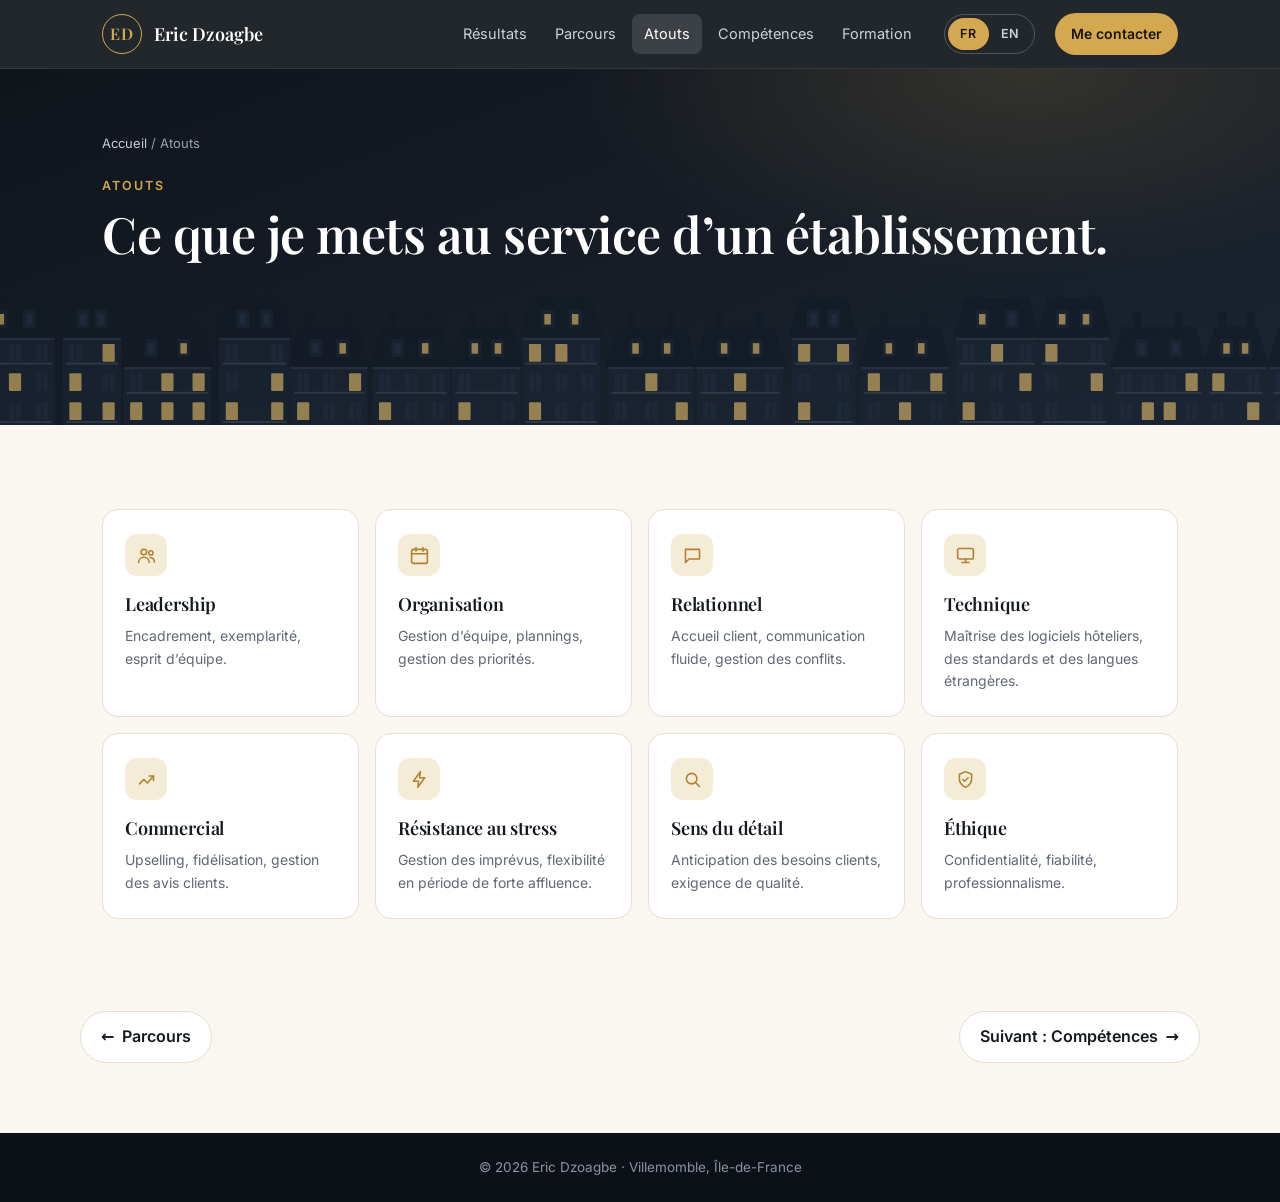
==== atouts.html @ 658d8da0 "Publish Eric Dzoagbe's portfolio: 7 pages, French and English Home, results, career, strengths, skil" ====
<!doctype html>
<html lang="fr">
<head>
<meta charset="utf-8">
<meta name="viewport" content="width=device-width, initial-scale=1">
<title data-en="Strengths · Eric Dzoagbe">Atouts · Eric Dzoagbe</title>
<meta name="description" content="Leadership, organisation, relationnel, sens du détail.">
<link rel="stylesheet" href="style.css">
</head>
<body>
<header><div class="wrap bar">
  <a class="brand" href="index.html" aria-label="Eric Dzoagbe, accueil"><span class="mono">ED</span><b>Eric Dzoagbe</b></a>
  <nav aria-label="Navigation"><a href="resultats.html" data-en="Results">Résultats</a><a href="parcours.html" data-en="Career">Parcours</a><a href="atouts.html" aria-current="page" data-en="Strengths">Atouts</a><a href="competences.html" data-en="Skills">Compétences</a><a href="formation.html" data-en="Education">Formation</a><a class="only-menu" href="contact.html" data-en="Contact">Contact</a></nav>
  <div class="lang" role="group" aria-label="Langue / Language"><button type="button" data-lang="fr" aria-pressed="true">FR</button><button type="button" data-lang="en" aria-pressed="false">EN</button></div>
  <a class="cta-nav" href="contact.html" data-en="Contact me">Me contacter</a>
  <button class="menu-btn" type="button" aria-label="Menu" aria-expanded="false">☰</button>
</div></header>
<main id="top">
<section class="banner"><div class="wrap"><div class="crumb"><a href="index.html" data-en="Home">Accueil</a> / <span data-en="Strengths">Atouts</span></div><span class="kicker" data-en="Strengths">Atouts</span><h1 class="title" data-en="What I bring to a hotel.">Ce que je mets au service d’un établissement.</h1></div><img class="rooftops" src="img/rooftops.svg" alt=""></section>
<div class="page-body"><section id="atouts"><div class="wrap">
  
  <div class="s-grid">
    <div class="s"><div class="ic"><svg viewBox="0 0 24 24"><circle cx="9" cy="8" r="3.2"/><path d="M3 20c0-3.5 2.7-6 6-6s6 2.5 6 6"/><circle cx="17" cy="9" r="2.4"/><path d="M16 14.2c3 .2 5 2.3 5 5.3"/></svg></div><h3>Leadership</h3><p data-en="Supervision, leading by example, team spirit.">Encadrement, exemplarité, esprit d’équipe.</p></div>
    <div class="s"><div class="ic"><svg viewBox="0 0 24 24"><rect x="3" y="5" width="18" height="16" rx="2"/><path d="M3 10h18M8 3v4M16 3v4"/></svg></div><h3 data-en="Organisation">Organisation</h3><p data-en="Team management, scheduling, priority setting.">Gestion d’équipe, plannings, gestion des priorités.</p></div>
    <div class="s"><div class="ic"><svg viewBox="0 0 24 24"><path d="M4 5h16v11H8l-4 4z"/></svg></div><h3 data-en="People skills">Relationnel</h3><p data-en="Guest service, smooth communication, conflict management.">Accueil client, communication fluide, gestion des conflits.</p></div>
    <div class="s"><div class="ic"><svg viewBox="0 0 24 24"><rect x="3" y="4" width="18" height="12" rx="2"/><path d="M8 20h8M12 16v4"/></svg></div><h3 data-en="Technical">Technique</h3><p data-en="Hotel software, brand standards and foreign languages.">Maîtrise des logiciels hôteliers, des standards et des langues étrangères.</p></div>
    <div class="s"><div class="ic"><svg viewBox="0 0 24 24"><path d="M4 17l5-5 4 4 7-8"/><path d="M15 8h5v5"/></svg></div><h3 data-en="Commercial">Commercial</h3><p data-en="Upselling, loyalty, guest review management.">Upselling, fidélisation, gestion des avis clients.</p></div>
    <div class="s"><div class="ic"><svg viewBox="0 0 24 24"><path d="M13 3L5 14h6l-1 7 8-11h-6z"/></svg></div><h3 data-en="Stress resistance">Résistance au stress</h3><p data-en="Handling the unexpected, flexibility in peak periods.">Gestion des imprévus, flexibilité en période de forte affluence.</p></div>
    <div class="s"><div class="ic"><svg viewBox="0 0 24 24"><circle cx="11" cy="11" r="6"/><path d="M20 20l-4-4"/></svg></div><h3 data-en="Attention to detail">Sens du détail</h3><p data-en="Anticipating guest needs, high quality standards.">Anticipation des besoins clients, exigence de qualité.</p></div>
    <div class="s"><div class="ic"><svg viewBox="0 0 24 24"><path d="M12 3l7 3v5c0 4.5-3 8-7 10-4-2-7-5.5-7-10V6z"/><path d="M9 12l2 2 4-4"/></svg></div><h3 data-en="Ethics">Éthique</h3><p data-en="Confidentiality, reliability, professionalism.">Confidentialité, fiabilité, professionnalisme.</p></div>
  </div>
</div></section></div>
<div class="wrap nextbar"><a href="parcours.html">← <span data-en="Career">Parcours</span></a><a href="competences.html"><span data-en="Next: Skills">Suivant : Compétences</span> →</a></div>
</main>
<footer><span data-en="© 2026 Eric Dzoagbe · Villemomble, Île-de-France">© 2026 Eric Dzoagbe · Villemomble, Île-de-France</span></footer>
<script src="app.js"></script>
</body>
</html>
---- style.css ----
@font-face{font-family:"Playfair Display";font-weight:500;font-style:normal;src:url(fonts/playfair-display-latin-500-normal.woff2) format("woff2");font-display:swap}
@font-face{font-family:"Playfair Display";font-weight:600;font-style:normal;src:url(fonts/playfair-display-latin-600-normal.woff2) format("woff2");font-display:swap}
@font-face{font-family:"Playfair Display";font-weight:700;font-style:normal;src:url(fonts/playfair-display-latin-700-normal.woff2) format("woff2");font-display:swap}
@font-face{font-family:"Playfair Display";font-weight:500;font-style:italic;src:url(fonts/playfair-display-latin-500-italic.woff2) format("woff2");font-display:swap}
@font-face{font-family:Inter;font-weight:400;src:url(fonts/inter-latin-400-normal.woff2) format("woff2");font-display:swap}
@font-face{font-family:Inter;font-weight:500;src:url(fonts/inter-latin-500-normal.woff2) format("woff2");font-display:swap}
@font-face{font-family:Inter;font-weight:600;src:url(fonts/inter-latin-600-normal.woff2) format("woff2");font-display:swap}
:root{--ink:#14181f;--ink2:#2a313c;--mute:#5f6875;--line:#e6dfd2;--ivory:#faf7f1;--paper:#ffffff;--gold:#b0812f;--gold2:#d4a851;--goldsoft:#f5ecd8;--night:#10151c;--night2:#1b2430;--r:16px;--max:1120px}
*{box-sizing:border-box;margin:0;padding:0}
html{scroll-behavior:smooth;scroll-padding-top:84px}
body{font-family:Inter,system-ui,sans-serif;color:var(--ink);background:var(--ivory);line-height:1.6;-webkit-font-smoothing:antialiased}
a{color:inherit}
.wrap{max-width:var(--max);margin:0 auto;padding:0 22px}
h1,h2,h3,.serif{font-family:"Playfair Display",Georgia,serif;font-weight:600;letter-spacing:-.01em;font-variant-numeric:lining-nums}
.stat .v,.kv b{font-variant-numeric:lining-nums}

/* nav */
header{position:sticky;top:0;z-index:20;background:rgba(16,21,28,.92);backdrop-filter:blur(10px);border-bottom:1px solid rgba(255,255,255,.08)}
.bar{display:flex;align-items:center;gap:20px;height:68px}
.brand{display:flex;align-items:center;gap:12px;text-decoration:none;color:#fff}
.mono{width:40px;height:40px;border-radius:50%;display:grid;place-items:center;border:1.5px solid var(--gold2);color:var(--gold2);font-family:"Playfair Display",serif;font-weight:600;font-size:16px;letter-spacing:.04em}
.brand b{font-family:"Playfair Display",serif;font-weight:600;font-size:18px}
nav{margin-left:auto;display:flex;gap:4px}
nav a{color:#cdd3dc;text-decoration:none;font-size:14.5px;padding:8px 12px;border-radius:8px}
nav a:hover{color:#fff;background:rgba(255,255,255,.07)}
.lang{display:flex;border:1px solid rgba(255,255,255,.22);border-radius:999px;padding:3px}
.lang button{font:inherit;font-size:12.5px;font-weight:600;letter-spacing:.06em;color:#cdd3dc;background:none;border:0;border-radius:999px;padding:6px 12px;cursor:pointer}
.lang button[aria-pressed="true"]{background:var(--gold2);color:#1b1608}
.cta-nav{background:var(--gold2);color:#1b1608;font-weight:600;font-size:14px;text-decoration:none;padding:10px 16px;border-radius:999px;white-space:nowrap}
.cta-nav:hover{background:#e2bb68}

/* hero with the Paris skyline */
.hero{background:linear-gradient(180deg,#0b1017 0%,#10151c 45%,#151d28 100%);color:#fff;padding:78px 0 300px;position:relative;overflow:hidden}
.hero:after{content:"";position:absolute;left:0;right:0;bottom:0;height:1px;background:linear-gradient(90deg,transparent,var(--gold2),transparent);z-index:2}
.skyline{position:absolute;left:0;right:0;bottom:0;width:100%;height:540px;pointer-events:none;-webkit-mask-image:linear-gradient(to bottom,transparent 0,#000 20%);mask-image:linear-gradient(to bottom,transparent 0,#000 20%)}
.hero .wrap{position:relative;z-index:1}
.portrait{position:absolute;right:22px;top:-4px;width:224px;height:284px;border-radius:112px 112px 22px 22px;border:1.5px solid rgba(212,168,81,.75);background:radial-gradient(circle at 50% 30%,#273243,#141b25);box-shadow:0 24px 60px rgba(0,0,0,.45),0 0 0 7px rgba(212,168,81,.10);overflow:hidden;display:grid;place-items:center;text-align:center}
.portrait img{position:absolute;inset:0;width:100%;height:100%;object-fit:cover;z-index:2}
.portrait .ph{display:grid;gap:10px;justify-items:center;color:#9ba6b5;font-size:12.5px;letter-spacing:.06em;padding-top:26px}
.portrait .ph svg{width:96px;height:96px;stroke:var(--gold2);fill:none;stroke-width:1.6;opacity:.85}
.hero-copy{max-width:620px}
.eyebrow{display:inline-flex;align-items:center;gap:10px;font-size:12.5px;font-weight:600;letter-spacing:.16em;text-transform:uppercase;color:var(--gold2)}
.eyebrow:before{content:"";width:34px;height:1px;background:var(--gold2)}
h1{font-size:clamp(34px,5.2vw,56px);line-height:1.08;margin:18px 0 22px;text-shadow:0 2px 24px rgba(0,0,0,.45)}
h1 em{font-style:italic;font-weight:500;color:var(--gold2)}
.lead{font-size:18px;color:#cdd4de;max-width:34em}
.actions{display:flex;flex-wrap:wrap;gap:12px;margin-top:30px}
.btn{display:inline-flex;align-items:center;gap:8px;font:inherit;font-weight:600;font-size:15px;text-decoration:none;border-radius:999px;padding:13px 22px;border:1px solid transparent}
.btn-gold{background:var(--gold2);color:#1b1608}.btn-gold:hover{background:#e2bb68}
.btn svg{width:17px;height:17px;stroke:currentColor;fill:none;stroke-width:2;stroke-linecap:round;stroke-linejoin:round}
.btn-line{border-color:rgba(255,255,255,.3);color:#fff;background:rgba(16,21,28,.4)}.btn-line:hover{background:rgba(255,255,255,.1)}
.chips{display:flex;flex-wrap:wrap;gap:8px;margin-top:26px}
.chip{font-size:13px;color:#d8dde5;border:1px solid rgba(255,255,255,.18);border-radius:999px;padding:6px 13px;background:rgba(16,21,28,.55)}
.info{display:flex;flex-wrap:wrap;gap:8px 22px;margin-top:22px;font-size:14px;color:#aeb7c4}
.info span{display:inline-flex;align-items:center;gap:8px}
.info svg{width:16px;height:16px;stroke:var(--gold2);fill:none;stroke-width:1.8;flex:none}

/* sections */
section{padding:84px 0}
.kicker{font-size:12.5px;font-weight:600;letter-spacing:.16em;text-transform:uppercase;color:var(--gold)}
h2.title{font-size:clamp(28px,3.6vw,40px);line-height:1.15;margin:10px 0 14px}
.head{max-width:680px;margin-bottom:40px}
.head p{color:var(--mute);font-size:17px}

/* stats */
.stats{margin-top:-52px;position:relative;z-index:3}
.stat-grid{display:grid;grid-template-columns:repeat(6,1fr);background:var(--paper);border:1px solid var(--line);border-radius:20px;box-shadow:0 24px 50px rgba(20,24,31,.12)}
.stat{padding:24px 18px;text-align:center;border-right:1px solid var(--line)}
.stat:last-child{border-right:0}
.stat .v{font-family:"Playfair Display",serif;font-size:30px;font-weight:600;color:var(--ink);line-height:1.1}
.stat .v small{font-size:.55em;color:var(--gold)}
.stat .l{font-size:13px;color:var(--mute);margin-top:6px;line-height:1.35}

/* results */
.res-grid{display:grid;grid-template-columns:1fr 1fr;gap:20px}
.res{background:var(--paper);border:1px solid var(--line);border-radius:var(--r);padding:30px}
.res .tag{display:inline-block;font-size:12px;font-weight:600;letter-spacing:.08em;text-transform:uppercase;color:var(--gold);background:var(--goldsoft);border-radius:999px;padding:5px 12px}
.res h3{font-size:24px;margin:14px 0 4px}
.res .sub{color:var(--mute);font-size:14.5px}
.kv{display:grid;grid-template-columns:1fr 1fr;gap:16px 20px;margin-top:22px;padding-top:22px;border-top:1px solid var(--line)}
.kv b{display:block;font-family:"Playfair Display",serif;font-size:26px;font-weight:600;line-height:1.1}
.kv span{font-size:13px;color:var(--mute)}
.kv b .arrow{font-family:Inter,sans-serif;font-size:.85em;font-weight:500;color:var(--gold);padding:0 4px;vertical-align:.04em;display:inline}

/* timeline */
.band{background:var(--paper);border-top:1px solid var(--line);border-bottom:1px solid var(--line)}
.tl{position:relative;display:grid;gap:18px;padding-left:34px}
.tl:before{content:"";position:absolute;left:11px;top:6px;bottom:6px;width:2px;background:linear-gradient(var(--gold2),var(--line))}
.job{position:relative;background:var(--ivory);border:1px solid var(--line);border-radius:var(--r);padding:22px 26px}
.job:before{content:"";position:absolute;left:-30px;top:28px;width:14px;height:14px;border-radius:50%;background:var(--paper);border:3px solid var(--gold2)}
.job.now:before{background:var(--gold2)}
.job .when{font-size:12.5px;font-weight:600;letter-spacing:.08em;text-transform:uppercase;color:var(--gold)}
.job h3{font-size:21px;margin:4px 0 2px}
.job .where{font-size:14.5px;color:var(--mute)}
.job ul{margin:12px 0 0 18px;color:var(--ink2);font-size:15px;display:grid;gap:4px}
.job li::marker{color:var(--gold2)}
.mini{display:flex;flex-wrap:wrap;gap:8px;margin-top:12px}
.mini span{font-size:12.5px;background:var(--goldsoft);color:#6d4f14;border-radius:999px;padding:4px 11px}

/* strengths */
.s-grid{display:grid;grid-template-columns:repeat(4,1fr);gap:16px}
.s{background:var(--paper);border:1px solid var(--line);border-radius:var(--r);padding:24px 22px}
.s .ic{width:42px;height:42px;border-radius:12px;background:var(--goldsoft);display:grid;place-items:center;margin-bottom:14px}
.s .ic svg{width:21px;height:21px;stroke:var(--gold);fill:none;stroke-width:1.8;stroke-linecap:round;stroke-linejoin:round}
.s h3{font-size:18px;margin-bottom:6px}
.s p{font-size:14px;color:var(--mute)}

/* skills */
.sk-grid{display:grid;grid-template-columns:repeat(3,1fr);gap:16px}
.sk{background:var(--paper);border:1px solid var(--line);border-radius:var(--r);padding:24px}
.sk h3{font-size:17px;margin-bottom:12px}
.tags{display:flex;flex-wrap:wrap;gap:8px}
.tag{font-size:13.5px;border:1px solid var(--line);border-radius:999px;padding:5px 12px;background:var(--ivory);color:var(--ink2)}

/* education + beyond */
.two{display:grid;grid-template-columns:1.1fr .9fr;gap:20px}
.box{background:var(--paper);border:1px solid var(--line);border-radius:var(--r);padding:28px}
.box h3{font-size:22px;margin-bottom:16px}
.edu{display:grid;gap:16px}
.edu div{padding-left:16px;border-left:2px solid var(--gold2)}
.edu b{display:block;font-size:15px}
.edu span{font-size:14px;color:var(--mute)}
.beyond{display:grid;gap:18px}
.beyond div{display:grid;gap:3px}
.beyond b{font-size:15px}
.beyond span{font-size:14px;color:var(--mute)}
.beyond a{color:var(--gold);font-weight:600;text-decoration:none}
.beyond a:hover{text-decoration:underline}

/* contact */
.contact{background:linear-gradient(160deg,var(--night),var(--night2));color:#fff;text-align:center;position:relative;overflow:hidden;padding-bottom:150px}
.contact .wrap{position:relative;z-index:1}
.contact h2{font-size:clamp(28px,4vw,42px);margin-bottom:12px}
.contact p{color:#c9d0da;max-width:34em;margin:0 auto 28px;font-size:17px}
.c-row{display:flex;flex-wrap:wrap;gap:14px;justify-content:center}
.contact .rooftops{position:absolute;left:0;right:0;bottom:0;width:100%;height:120px;opacity:.55}
footer{background:#0c1117;color:#8993a1;font-size:13.5px;padding:24px 0;text-align:center}

@media (max-width:980px){
  .stat-grid{grid-template-columns:repeat(3,1fr)}.stat:nth-child(3){border-right:0}.stat:nth-child(-n+3){border-bottom:1px solid var(--line)}
  .res-grid,.two{grid-template-columns:1fr}.s-grid{grid-template-columns:repeat(2,1fr)}.sk-grid{grid-template-columns:1fr 1fr}
  nav{display:none}.lang{margin-left:auto}
  .portrait{position:static;width:150px;height:190px;border-radius:75px 75px 18px 18px;margin:0 0 26px}.portrait .ph svg{width:64px;height:64px}.portrait .ph{font-size:11px;padding-top:14px}
}
@media (max-width:620px){
  section{padding:60px 0}.hero{padding:50px 0 360px}.skyline{height:340px}
  .stat-grid{grid-template-columns:repeat(2,1fr)}.stat:nth-child(3){border-right:1px solid var(--line)}.stat:nth-child(even){border-right:0}.stat:nth-child(-n+4){border-bottom:1px solid var(--line)}
  .s-grid,.sk-grid{grid-template-columns:1fr}.tl{padding-left:28px}.job:before{left:-28px}.job{padding:18px}
  .brand b{font-size:16px}.cta-nav{display:none}.contact{padding-bottom:110px}
}

/* multi-page additions */
nav a[aria-current="page"]{color:#fff;background:rgba(255,255,255,.12)}
.only-menu{display:none}
.menu-btn{display:none;width:42px;height:42px;border-radius:12px;border:1px solid rgba(255,255,255,.22);background:none;color:#fff;font-size:20px;cursor:pointer}
.banner{background:radial-gradient(700px 320px at 80% 0%,rgba(212,168,81,.16),transparent 65%),linear-gradient(160deg,var(--night),var(--night2));color:#fff;position:relative;overflow:hidden;padding:64px 0 150px}
.banner .wrap{position:relative;z-index:1}
.crumb{font-size:13px;color:#98a3b2;margin-bottom:18px}
.crumb a{color:#c4ccd7;text-decoration:none}.crumb a:hover{color:#fff}
.banner .kicker{color:var(--gold2)}
.banner h1{font-size:clamp(32px,4.6vw,50px);margin:10px 0 14px;text-shadow:none}
.banner p{color:#c9d0da;font-size:18px;max-width:34em}
.banner .rooftops,.contact .rooftops{position:absolute;left:0;right:0;bottom:0;width:100%;height:130px;object-fit:cover;object-position:center bottom;opacity:.6;pointer-events:none}
.page{padding:64px 0 40px}
.nextbar{display:flex;justify-content:space-between;gap:16px;flex-wrap:wrap;padding:8px 0 70px}
.nextbar a{display:inline-flex;align-items:center;gap:8px;font-weight:600;text-decoration:none;color:var(--ink);border:1px solid var(--line);background:var(--paper);border-radius:999px;padding:12px 20px}
.nextbar a:hover{border-color:var(--gold2);color:var(--gold)}
.t-section{padding:70px 0 40px}
.t-grid{display:grid;grid-template-columns:repeat(3,1fr);gap:16px}
.t{display:block;text-decoration:none;background:var(--paper);border:1px solid var(--line);border-radius:var(--r);padding:26px;transition:transform .15s,box-shadow .15s,border-color .15s}
.t:hover{transform:translateY(-3px);border-color:var(--gold2);box-shadow:0 16px 36px rgba(20,24,31,.08)}
.t .n{font-size:12px;font-weight:600;letter-spacing:.14em;color:var(--gold)}
.t h3{font-size:22px;margin:8px 0 8px}
.t p{font-size:14.5px;color:var(--mute)}
.t .go{display:inline-block;margin-top:14px;font-size:14px;font-weight:600;color:var(--gold)}
.contact{padding:110px 0 200px}
.contact h1{font-size:clamp(30px,4.4vw,46px);margin:0 0 14px;text-shadow:none}
@media (max-width:980px){
  .menu-btn{display:grid;place-items:center}.lang{margin-left:auto}
  nav{display:none;position:absolute;top:68px;left:0;right:0;flex-direction:column;gap:2px;background:#10151c;padding:10px 22px 18px;border-bottom:1px solid rgba(255,255,255,.1)}
  header.open nav{display:flex}
  .only-menu{display:block}
  nav a{padding:12px 10px;font-size:16px}
  .t-grid{grid-template-columns:1fr 1fr}
}
@media (max-width:620px){.t-grid{grid-template-columns:1fr}.bar{gap:12px}.banner{padding:44px 0 120px}.page{padding:44px 0 30px}.contact{padding:80px 0 150px}}
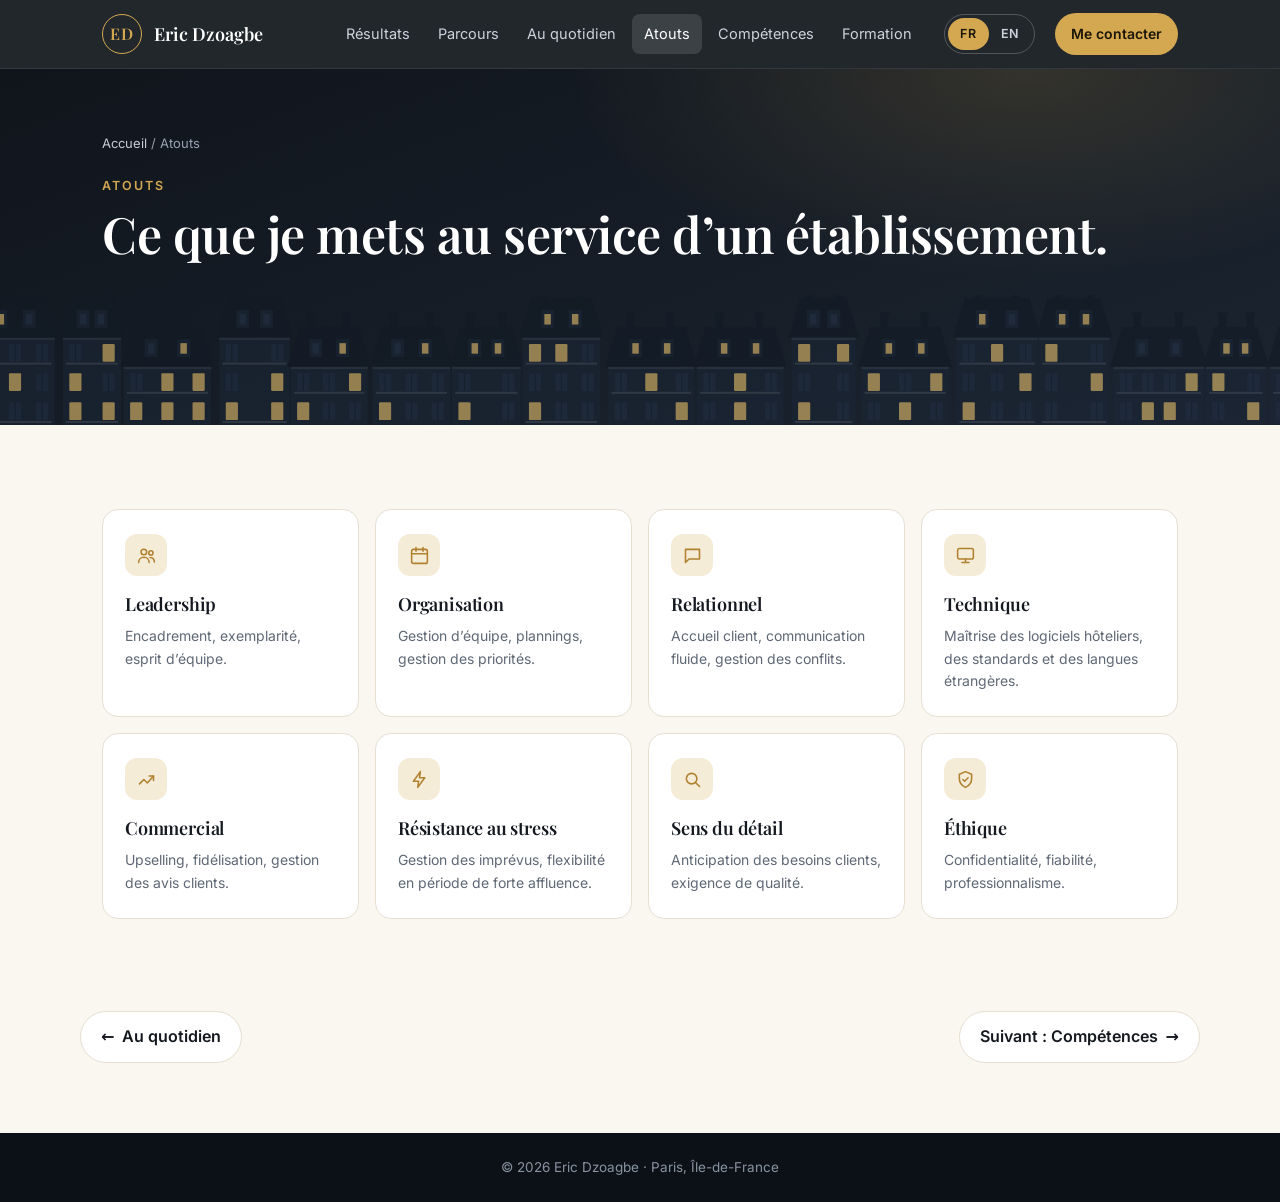
==== commit f78e3652: "Update the portfolio from Eric's new CVs and job description - Title Front Office Manager, team of 5" ====
--- a/atouts.html
+++ b/atouts.html
@@ -10,7 +10,7 @@
 <body>
 <header><div class="wrap bar">
   <a class="brand" href="index.html" aria-label="Eric Dzoagbe, accueil"><span class="mono">ED</span><b>Eric Dzoagbe</b></a>
-  <nav aria-label="Navigation"><a href="resultats.html" data-en="Results">Résultats</a><a href="parcours.html" data-en="Career">Parcours</a><a href="atouts.html" aria-current="page" data-en="Strengths">Atouts</a><a href="competences.html" data-en="Skills">Compétences</a><a href="formation.html" data-en="Education">Formation</a><a class="only-menu" href="contact.html" data-en="Contact">Contact</a></nav>
+  <nav aria-label="Navigation"><a href="resultats.html" data-en="Results">Résultats</a><a href="parcours.html" data-en="Career">Parcours</a><a href="missions.html" data-en="Day to day">Au quotidien</a><a href="atouts.html" aria-current="page" data-en="Strengths">Atouts</a><a href="competences.html" data-en="Skills">Compétences</a><a href="formation.html" data-en="Education">Formation</a><a class="only-menu" href="contact.html" data-en="Contact">Contact</a></nav>
   <div class="lang" role="group" aria-label="Langue / Language"><button type="button" data-lang="fr" aria-pressed="true">FR</button><button type="button" data-lang="en" aria-pressed="false">EN</button></div>
   <a class="cta-nav" href="contact.html" data-en="Contact me">Me contacter</a>
   <button class="menu-btn" type="button" aria-label="Menu" aria-expanded="false">☰</button>
@@ -30,9 +30,9 @@
     <div class="s"><div class="ic"><svg viewBox="0 0 24 24"><path d="M12 3l7 3v5c0 4.5-3 8-7 10-4-2-7-5.5-7-10V6z"/><path d="M9 12l2 2 4-4"/></svg></div><h3 data-en="Ethics">Éthique</h3><p data-en="Confidentiality, reliability, professionalism.">Confidentialité, fiabilité, professionnalisme.</p></div>
   </div>
 </div></section></div>
-<div class="wrap nextbar"><a href="parcours.html">← <span data-en="Career">Parcours</span></a><a href="competences.html"><span data-en="Next: Skills">Suivant : Compétences</span> →</a></div>
+<div class="wrap nextbar"><a href="missions.html">← <span data-en="Day to day">Au quotidien</span></a><a href="competences.html"><span data-en="Next: Skills">Suivant : Compétences</span> →</a></div>
 </main>
-<footer><span data-en="© 2026 Eric Dzoagbe · Villemomble, Île-de-France">© 2026 Eric Dzoagbe · Villemomble, Île-de-France</span></footer>
+<footer><span data-en="© 2026 Eric Dzoagbe · Paris, Île-de-France">© 2026 Eric Dzoagbe · Paris, Île-de-France</span></footer>
 <script src="app.js"></script>
 </body>
 </html>
--- a/style.css
+++ b/style.css
@@ -53,7 +53,8 @@
 .chips{display:flex;flex-wrap:wrap;gap:8px;margin-top:26px}
 .chip{font-size:13px;color:#d8dde5;border:1px solid rgba(255,255,255,.18);border-radius:999px;padding:6px 13px;background:rgba(16,21,28,.55)}
 .info{display:flex;flex-wrap:wrap;gap:8px 22px;margin-top:22px;font-size:14px;color:#aeb7c4}
-.info span{display:inline-flex;align-items:center;gap:8px}
+.info span,.info a{display:inline-flex;align-items:center;gap:8px}
+.info a{color:var(--gold2);text-decoration:none;font-weight:600}.info a:hover{color:#fff}
 .info svg{width:16px;height:16px;stroke:var(--gold2);fill:none;stroke-width:1.8;flex:none}
 
 /* sections */
@@ -115,6 +116,12 @@
 
 /* education + beyond */
 .two{display:grid;grid-template-columns:1.1fr .9fr;gap:20px}
+.m-grid{display:grid;grid-template-columns:1fr 1fr;gap:16px}
+.m{background:var(--paper);border:1px solid var(--line);border-radius:var(--r);padding:26px}
+.m h3{font-size:20px;margin-bottom:12px;display:flex;align-items:center;gap:10px}
+.m h3 i{font-style:normal;font-size:12px;font-weight:600;letter-spacing:.14em;color:var(--gold)}
+.m ul{margin:0;padding-left:18px;display:grid;gap:7px;color:var(--ink2,#2b3340);font-size:15px}
+.note{font-size:13px;color:var(--mute);margin-top:18px}
 .box{background:var(--paper);border:1px solid var(--line);border-radius:var(--r);padding:28px}
 .box h3{font-size:22px;margin-bottom:16px}
 .edu{display:grid;gap:16px}
@@ -139,7 +146,7 @@
 
 @media (max-width:980px){
   .stat-grid{grid-template-columns:repeat(3,1fr)}.stat:nth-child(3){border-right:0}.stat:nth-child(-n+3){border-bottom:1px solid var(--line)}
-  .res-grid,.two{grid-template-columns:1fr}.s-grid{grid-template-columns:repeat(2,1fr)}.sk-grid{grid-template-columns:1fr 1fr}
+  .res-grid,.two,.m-grid{grid-template-columns:1fr}.s-grid{grid-template-columns:repeat(2,1fr)}.sk-grid{grid-template-columns:1fr 1fr}
   nav{display:none}.lang{margin-left:auto}
   .portrait{position:static;width:150px;height:190px;border-radius:75px 75px 18px 18px;margin:0 0 26px}.portrait .ph svg{width:64px;height:64px}.portrait .ph{font-size:11px;padding-top:14px}
 }
